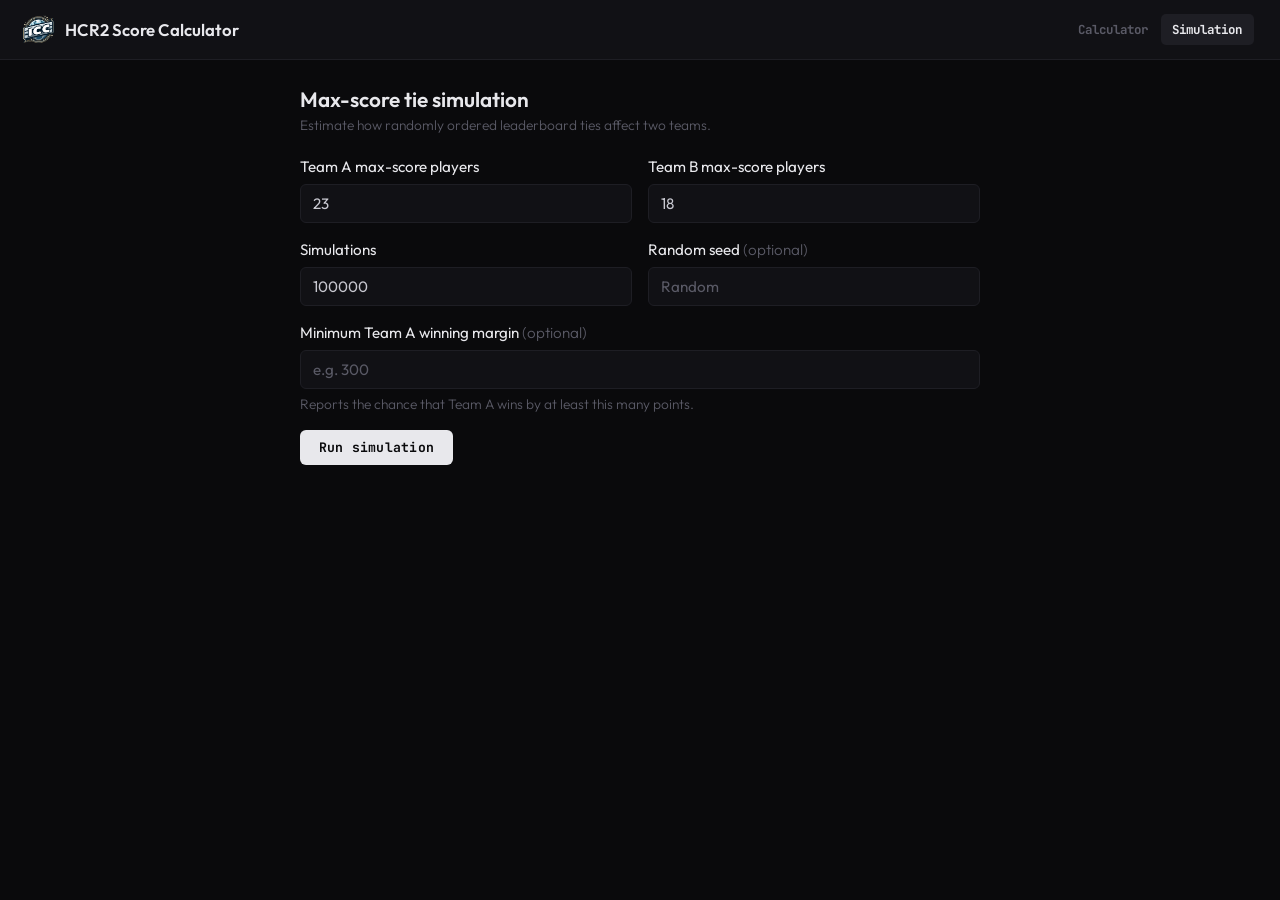
==== simulation.html @ c9ee5a7e "Split the simulation onto its own page with shareable links The calculator and the tie simulation ha" ====
<!DOCTYPE html>
<html lang="en">
<head>
    <meta charset="UTF-8">
    <meta name="viewport" content="width=device-width, initial-scale=1.0">
    <title>Tie simulation – HCR2 Score Calculator</title>
    <link rel="icon" type="image/png" href="icclogo.png">
    <link rel="apple-touch-icon" href="icclogo.png">
    <link rel="preconnect" href="https://fonts.googleapis.com">
    <link rel="preconnect" href="https://fonts.gstatic.com" crossorigin>
    <link href="https://fonts.googleapis.com/css2?family=JetBrains+Mono:wght@400;700&family=Outfit:wght@300;400;600&display=swap" rel="stylesheet">

    <link rel="stylesheet" href="styles.css?v=1">
</head>
<body>
    <div id="errorAlert" role="alert"></div>

    <header class="navbar">
        <a class="navbar-brand" href="index.html">
            <img src="icclogo.png" alt="ICC">
            <span>HCR2 Score Calculator</span>
        </a>
        <nav class="navbar-nav" aria-label="Pages">
            <a href="index.html">Calculator</a>
            <a href="simulation.html" aria-current="page">Simulation</a>
        </nav>
    </header>

    <div class="container">
        <main>
            <div class="page-heading">
                <h1>Max-score tie simulation</h1>
                <p>Estimate how randomly ordered leaderboard ties affect two teams.</p>
            </div>
            <form id="simulationForm">
                <div class="form-row">
                    <div>
                        <label for="simulationTeamA" class="form-label">Team A max-score players</label>
                        <input type="number" class="form-control" id="simulationTeamA" min="0" max="50" value="23">
                    </div>
                    <div>
                        <label for="simulationTeamB" class="form-label">Team B max-score players</label>
                        <input type="number" class="form-control" id="simulationTeamB" min="0" max="50" value="18">
                    </div>
                </div>
                <div class="form-row">
                    <div>
                        <label for="simulationRuns" class="form-label">Simulations</label>
                        <input type="number" class="form-control" id="simulationRuns" min="1" max="1000000" value="100000">
                    </div>
                    <div>
                        <label for="simulationSeed" class="form-label">Random seed <span class="optional">(optional)</span></label>
                        <input type="number" class="form-control" id="simulationSeed" step="1" placeholder="Random">
                    </div>
                </div>
                <div class="form-group">
                    <label for="simulationMargin" class="form-label">Minimum Team A winning margin <span class="optional">(optional)</span></label>
                    <input type="number" class="form-control" id="simulationMargin" min="1" step="1" placeholder="e.g. 300">
                    <span class="form-help">Reports the chance that Team A wins by at least this many points.</span>
                </div>
                <button type="submit" class="btn btn-primary" id="runSimulationButton">Run simulation</button>
            </form>
            <section id="simulationResult" class="results-section hidden" aria-live="polite">
                <div class="results-header">
                    <h3>Monte Carlo result</h3>
                    <button type="button" class="btn btn-ghost" id="copySimulationLinkButton">
                        <svg width="14" height="14" viewBox="0 0 16 16" fill="none" stroke="currentColor" stroke-width="1.6" stroke-linecap="round" stroke-linejoin="round">
                            <path d="M6.5 9.5a2.5 2.5 0 003.5 0l2.5-2.5a2.5 2.5 0 00-3.5-3.5l-.9.9"/>
                            <path d="M9.5 6.5a2.5 2.5 0 00-3.5 0L3.5 9a2.5 2.5 0 003.5 3.5l.9-.9"/>
                        </svg>
                        Copy share link
                    </button>
                </div>
                <div id="simulationResultContent"></div>
            </section>
        </main>
    </div>

    <script src="shared.js?v=1"></script>
    <script src="simulation.js?v=4"></script>
</body>
</html>
---- styles.css ----
*, *::before, *::after {
    margin: 0;
    padding: 0;
    box-sizing: border-box;
}

:root {
    --bg: #0a0a0c;
    --surface: #111115;
    --border: #1e1e24;
    --text: #c8c8d0;
    --text-dim: #5a5a66;
    --accent: #e8e8ec;
    --blue: #60a5fa;
    --blue-hover: #7db8fb;
    --green: #4ade80;
    --red: #f87171;
    --yellow: #fbbf24;
    --team-a: #4f8ef7;
    --team-b: #cf7b1e;
}

html { font-size: 16px; }

body {
    background: var(--bg);
    color: var(--text);
    font-family: 'Outfit', system-ui, sans-serif;
    font-weight: 300;
    line-height: 1.5;
    min-height: 100vh;
}

/* --- Navbar --- */
.navbar {
    display: flex;
    align-items: center;
    justify-content: space-between;
    padding: 0.75rem 1.25rem;
    background: var(--surface);
    border-bottom: 1px solid var(--border);
}

.navbar-brand {
    display: flex;
    align-items: center;
    gap: 0.6rem;
    text-decoration: none;
    color: var(--accent);
    font-weight: 600;
    font-size: 1.05rem;
}

.navbar-brand img {
    height: 35px;
}

.navbar-actions { display: flex; align-items: center; gap: 0.5rem; }

.navbar-nav {
    display: flex;
    gap: 0.15rem;
    margin-left: auto;
    margin-right: 0.4rem;
}

.navbar-nav a {
    padding: 0.45rem 0.7rem;
    border-radius: 5px;
    color: var(--text-dim);
    text-decoration: none;
    font: 700 0.78rem 'JetBrains Mono', monospace;
    transition: background 0.2s, color 0.2s;
}

.navbar-nav a:hover { color: var(--text); background: var(--border); }
.navbar-nav a[aria-current="page"] { color: var(--accent); background: var(--border); }

.btn-icon {
    display: inline-flex;
    align-items: center;
    justify-content: center;
    width: 38px;
    height: 38px;
    background: var(--border);
    border: 1px solid var(--border);
    border-radius: 6px;
    color: var(--text);
    cursor: pointer;
    transition: background 0.2s, color 0.2s;
    font-size: 1.1rem;
}

.btn-icon:hover {
    background: #2a2a32;
    color: var(--accent);
}

/* --- Layout --- */
.container {
    width: 100%;
    max-width: 720px;
    margin: 0 auto;
    padding: 1.5rem 1.25rem;
}

/* --- Forms --- */
.form-row {
    display: grid;
    grid-template-columns: 1fr 1fr;
    gap: 1rem;
    margin-bottom: 1rem;
}

.form-group {
    margin-bottom: 1rem;
}

.form-label {
    display: block;
    margin-bottom: 0.35rem;
    font-size: 0.95rem;
    font-weight: 400;
    color: var(--accent);
}

.form-control,
.form-select {
    width: 100%;
    padding: 0.55rem 0.75rem;
    font-family: inherit;
    font-size: 0.95rem;
    color: var(--text);
    background: var(--surface);
    border: 1px solid var(--border);
    border-radius: 6px;
    outline: none;
    transition: border-color 0.2s, box-shadow 0.2s;
    appearance: none;
    -webkit-appearance: none;
}

.form-select {
    background-image: url("data:image/svg+xml,%3Csvg xmlns='http://www.w3.org/2000/svg' width='12' height='12' viewBox='0 0 12 12'%3E%3Cpath fill='%235a5a66' d='M6 8.5L1 3.5h10z'/%3E%3C/svg%3E");
    background-repeat: no-repeat;
    background-position: right 0.75rem center;
    padding-right: 2rem;
}

.form-control:focus,
.form-select:focus {
    border-color: var(--blue);
    box-shadow: 0 0 0 2px rgba(96, 165, 250, 0.15);
}

.form-control::placeholder {
    color: var(--text-dim);
}

.form-check {
    display: flex;
    align-items: center;
    gap: 0.5rem;
    margin-bottom: 0.75rem;
}

.form-check-input {
    width: 16px;
    height: 16px;
    accent-color: var(--blue);
    cursor: pointer;
}

.form-check-label {
    font-size: 0.92rem;
    color: var(--text);
    cursor: pointer;
}

.settings-row {
    display: grid;
    grid-template-columns: auto 1fr;
    gap: 0.5rem 0.75rem;
    align-items: center;
    margin-bottom: 0.75rem;
}

.settings-row .form-label {
    margin-bottom: 0;
    white-space: nowrap;
}

/* --- Buttons --- */
.btn {
    display: inline-flex;
    align-items: center;
    gap: 0.4rem;
    padding: 0.5rem 1.1rem;
    font-family: 'JetBrains Mono', monospace;
    font-size: 0.82rem;
    font-weight: 400;
    letter-spacing: 0.02em;
    border: 1px solid transparent;
    border-radius: 6px;
    cursor: pointer;
    transition: background 0.2s, border-color 0.2s, color 0.2s;
}

.btn-primary {
    background: var(--accent);
    color: var(--bg);
    font-weight: 700;
}

.btn-primary:hover {
    background: #fff;
}

.btn-secondary {
    background: transparent;
    border-color: var(--border);
    color: var(--text-dim);
}

.btn-secondary:hover {
    border-color: #2a2a32;
    color: var(--text);
}

.btn-ghost {
    background: transparent;
    border-color: var(--border);
    color: var(--text-dim);
    font-size: 0.78rem;
}

.btn-ghost:hover {
    border-color: #2a2a32;
    color: var(--text);
    background: var(--surface);
}

/* --- Alert --- */
#errorAlert {
    position: fixed;
    top: 0;
    left: 50%;
    transform: translateX(-50%) translateY(-100%);
    width: 80%;
    max-width: 500px;
    padding: 0.75rem 1rem;
    border-radius: 0 0 8px 8px;
    font-size: 0.9rem;
    text-align: center;
    z-index: 1050;
    opacity: 0;
    transition: transform 0.4s ease, opacity 0.4s ease;
}

#errorAlert.show {
    transform: translateX(-50%) translateY(0);
    opacity: 1;
}

#errorAlert.alert-danger {
    background: #1a0a0a;
    border: 1px solid #4a1a1a;
    border-top: none;
    color: var(--red);
}

#errorAlert.alert-success {
    background: #0a1a0a;
    border: 1px solid #1a4a1a;
    border-top: none;
    color: var(--green);
}

/* --- Results --- */
.results-section {
    margin-top: 1.5rem;
}

.results-section h3 {
    font-family: 'JetBrains Mono', monospace;
    font-size: 0.9rem;
    font-weight: 700;
    color: var(--accent);
    margin-bottom: 0.75rem;
    letter-spacing: 0.02em;
}

.results-header {
    display: flex;
    align-items: center;
    justify-content: space-between;
    gap: 1rem;
    margin-bottom: 0.75rem;
}

.results-header h3 { margin-bottom: 0; }

.result-item {
    display: flex;
    align-items: center;
    padding: 0.7rem 0.9rem;
    background: var(--surface);
    border: 1px solid var(--border);
    border-radius: 6px;
    margin-bottom: 0.4rem;
}

.result-item .result-name {
    flex: 1;
    font-weight: 600;
    color: var(--accent);
}

.result-item .result-score {
    min-width: 70px;
    text-align: right;
    font-family: 'JetBrains Mono', monospace;
    font-weight: 700;
    color: var(--accent);
}

.result-item .result-players {
    min-width: 90px;
    text-align: right;
    font-size: 0.82rem;
    color: var(--text-dim);
}

.points-diff {
    margin-top: 0.5rem;
    padding: 0.5rem;
    text-align: center;
    font-size: 0.9rem;
    color: var(--text-dim);
}

.points-diff strong {
    color: var(--accent);
}

.page-heading { margin-bottom: 1.25rem; }
.page-heading h1 { color: var(--accent); font-size: 1.3rem; font-weight: 600; }
.page-heading p, .form-help { color: var(--text-dim); font-size: 0.86rem; }
.form-help { display: block; margin-top: 0.3rem; }
.optional { color: var(--text-dim); font-weight: 300; }

/* --- Simulation result --- */
.sim-panel {
    padding: 1rem;
    margin-bottom: 0.5rem;
    background: var(--surface);
    border: 1px solid var(--border);
    border-radius: 6px;
}

.sim-panel h4 {
    font-size: 0.82rem;
    font-weight: 600;
    color: var(--text);
    margin-bottom: 0.9rem;
}

.verdict-label { color: var(--text-dim); font-size: 0.82rem; }

.verdict-value {
    font: 700 2.6rem/1.05 'JetBrains Mono', monospace;
    color: var(--accent);
    letter-spacing: -0.03em;
    margin: 0.1rem 0 0.35rem;
}

.verdict-reading { color: var(--text); font-size: 0.88rem; margin-bottom: 0.9rem; }

.split-bar { display: flex; gap: 2px; height: 12px; }
.split-seg { border-radius: 3px; min-width: 2px; }
.split-seg.team-a { background: var(--team-a); }
.split-seg.team-b { background: var(--team-b); }
.split-seg.tie { background: var(--text-dim); }

.split-legend {
    display: flex;
    flex-wrap: wrap;
    gap: 0.4rem 1rem;
    margin-top: 0.55rem;
    color: var(--text-dim);
    font-size: 0.8rem;
}

.split-legend span { display: inline-flex; align-items: center; gap: 0.4rem; }
.split-legend b { color: var(--text); font: 400 0.8rem 'JetBrains Mono', monospace; }

.swatch { width: 9px; height: 9px; border-radius: 2px; flex: none; }
.swatch.team-a { background: var(--team-a); }
.swatch.team-b { background: var(--team-b); }
.swatch.tie { background: var(--text-dim); }

.figure-row {
    display: grid;
    grid-template-columns: repeat(2, 1fr);
    gap: 0.75rem;
    margin-bottom: 1rem;
}

.figure-label { color: var(--text-dim); font-size: 0.76rem; }
.figure-value { font: 700 1.05rem 'JetBrains Mono', monospace; color: var(--accent); }

.gap-chart { position: relative; padding-top: 3.2rem; }

.gap-hint {
    position: absolute;
    top: 1.05rem;
    left: 0;
    right: 0;
    text-align: center;
    color: var(--text-dim);
    font-size: 0.74rem;
}

.gap-tip {
    position: absolute;
    top: 0;
    transform: translateX(-50%);
    z-index: 2;
    pointer-events: none;
    padding: 0.4rem 0.6rem;
    background: #17171d;
    border: 1px solid #2a2a32;
    border-radius: 6px;
    box-shadow: 0 6px 18px rgba(0, 0, 0, 0.5);
    white-space: nowrap;
}

.gap-tip-label {
    display: flex;
    align-items: center;
    gap: 0.4rem;
    color: var(--text-dim);
    font-size: 0.74rem;
}

.gap-tip-value b { font: 700 0.95rem 'JetBrains Mono', monospace; color: var(--accent); }
.gap-tip-value span { margin-left: 0.45rem; font-size: 0.72rem; color: var(--text-dim); }

.gap-bars {
    position: relative;
    display: flex;
    align-items: flex-end;
    gap: 2px;
    height: 68px;
    cursor: crosshair;
}

.gap-bars:focus-visible { outline: 1px solid var(--text-dim); outline-offset: 4px; }

.gap-bars::before {
    content: '';
    position: absolute;
    left: 50%;
    top: 0;
    bottom: 0;
    border-left: 1px dashed #2a2a32;
}

.gap-bar { flex: 1; border-radius: 2px 2px 0 0; transition: opacity 0.12s ease; }
.gap-bars.is-reading .gap-bar { opacity: 0.3; }
.gap-bars.is-reading .gap-bar.is-active { opacity: 1; }
.gap-bar.team-a { background: var(--team-a); }
.gap-bar.team-b { background: var(--team-b); }
.gap-bar.tie { background: var(--text-dim); }

.gap-axis {
    display: flex;
    justify-content: space-between;
    margin-top: 0.35rem;
    color: var(--text-dim);
    font: 400 0.72rem 'JetBrains Mono', monospace;
}

.threshold {
    display: flex;
    align-items: baseline;
    justify-content: space-between;
    gap: 1rem;
}

.threshold .figure-label { font-size: 0.82rem; }
.threshold .figure-value { font-size: 1.15rem; }

.detail-grid {
    display: grid;
    grid-template-columns: repeat(auto-fit, minmax(140px, 1fr));
    gap: 0.6rem 1rem;
}

.detail-label { color: var(--text-dim); font-size: 0.74rem; }
.detail-value { color: var(--text); font: 400 0.82rem 'JetBrains Mono', monospace; }

.simulation-note { color: var(--text-dim); font-size: 0.78rem; margin-top: 0.75rem; }
.btn:disabled { cursor: wait; opacity: 0.55; }

/* --- Hidden utility --- */
.hidden {
    display: none !important;
}

/* --- Modal --- */
.modal-overlay {
    display: none;
    position: fixed;
    inset: 0;
    background: rgba(0, 0, 0, 0.6);
    z-index: 1000;
    align-items: center;
    justify-content: center;
    padding: 1rem;
}

.modal-overlay.open {
    display: flex;
}

.modal-content {
    width: 100%;
    max-width: 460px;
    background: var(--surface);
    border: 1px solid var(--border);
    border-radius: 10px;
    overflow: hidden;
    animation: modalIn 0.2s ease;
}

@keyframes modalIn {
    from { opacity: 0; transform: scale(0.96) translateY(8px); }
    to { opacity: 1; transform: scale(1) translateY(0); }
}

.modal-header {
    display: flex;
    align-items: center;
    justify-content: space-between;
    padding: 1rem 1.25rem;
    border-bottom: 1px solid var(--border);
}

.modal-header h5 {
    font-size: 1rem;
    font-weight: 600;
    color: var(--accent);
}

.modal-close {
    background: none;
    border: none;
    color: var(--text-dim);
    font-size: 1.4rem;
    cursor: pointer;
    line-height: 1;
    padding: 0;
    transition: color 0.2s;
}

.modal-close:hover {
    color: var(--accent);
}

.modal-body {
    padding: 1.25rem;
}

.modal-footer {
    display: flex;
    justify-content: flex-end;
    gap: 0.5rem;
    padding: 0.75rem 1.25rem;
    border-top: 1px solid var(--border);
}

@media (prefers-reduced-motion: reduce) {
    .gap-bar { transition: none; }
}

/* --- Responsive --- */
@media (max-width: 480px) {
    .form-row {
        grid-template-columns: 1fr;
    }
    .container {
        padding: 1rem;
    }
    .settings-row {
        grid-template-columns: 1fr;
    }
    .figure-row { grid-template-columns: 1fr; gap: 0.5rem; }
    .navbar-brand span { display: none; }
    .navbar { padding: 0.75rem 0.75rem; }
    .navbar-nav a { padding: 0.45rem 0.5rem; font-size: 0.72rem; }
    .results-header { flex-wrap: wrap; gap: 0.5rem; }
}
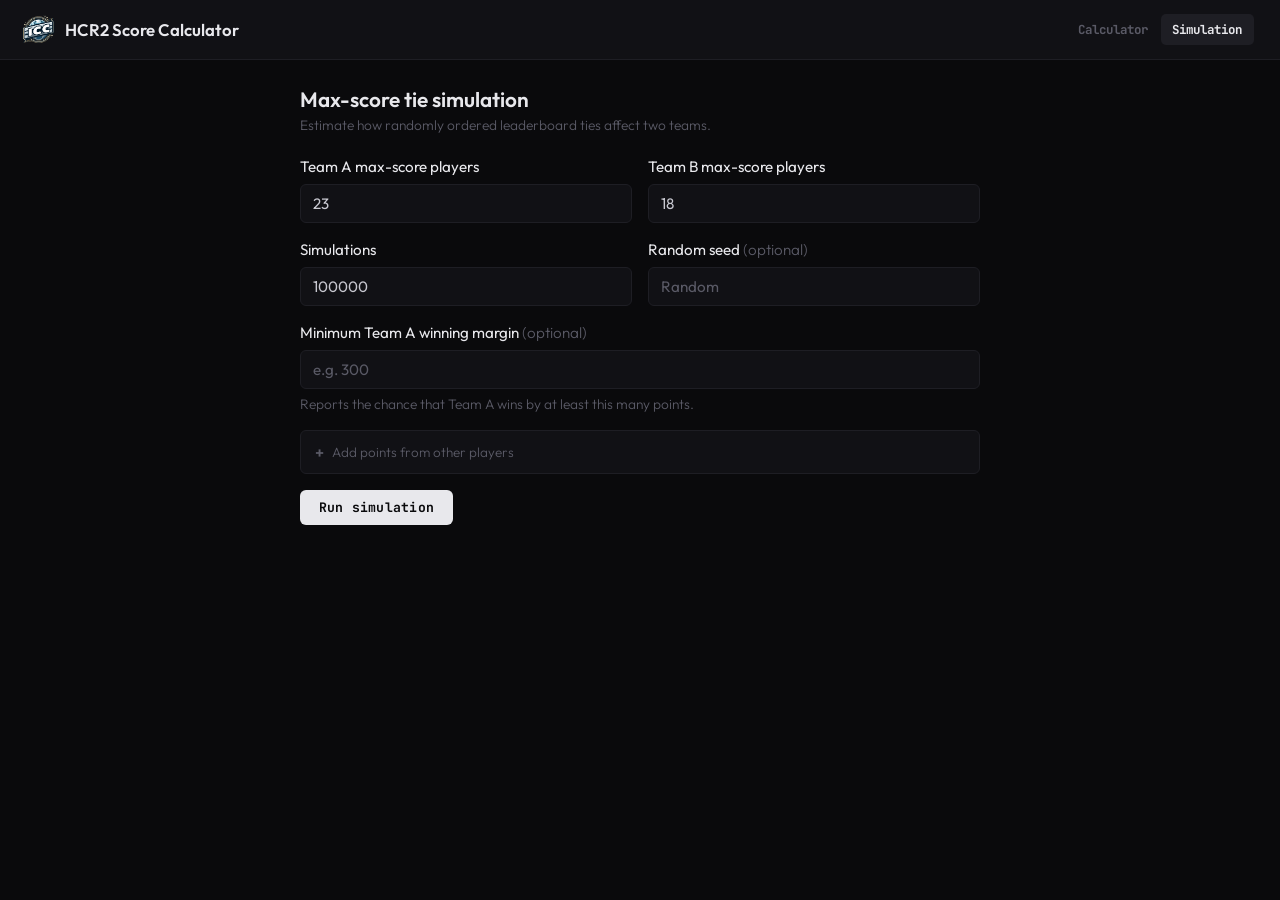
==== commit a2ae11da: "Show the average points split and optional banked points Two additions to the simulation result.  Th" ====
--- a/simulation.html
+++ b/simulation.html
@@ -10,7 +10,7 @@
     <link rel="preconnect" href="https://fonts.gstatic.com" crossorigin>
     <link href="https://fonts.googleapis.com/css2?family=JetBrains+Mono:wght@400;700&family=Outfit:wght@300;400;600&display=swap" rel="stylesheet">
 
-    <link rel="stylesheet" href="styles.css?v=1">
+    <link rel="stylesheet" href="styles.css?v=2">
 </head>
 <body>
     <div id="errorAlert" role="alert"></div>
@@ -58,6 +58,22 @@
                     <input type="number" class="form-control" id="simulationMargin" min="1" step="1" placeholder="e.g. 300">
                     <span class="form-help">Reports the chance that Team A wins by at least this many points.</span>
                 </div>
+                <details class="extra-options" id="bankedPointsSection">
+                    <summary>Add points from other players</summary>
+                    <div class="extra-options-body">
+                        <p class="form-help">What each team already has from players outside the tie. The result then shows the expected match score, not just the tie.</p>
+                        <div class="form-row">
+                            <div>
+                                <label for="simulationBankedA" class="form-label">Team A</label>
+                                <input type="number" class="form-control" id="simulationBankedA" min="0" step="1" placeholder="0">
+                            </div>
+                            <div>
+                                <label for="simulationBankedB" class="form-label">Team B</label>
+                                <input type="number" class="form-control" id="simulationBankedB" min="0" step="1" placeholder="0">
+                            </div>
+                        </div>
+                    </div>
+                </details>
                 <button type="submit" class="btn btn-primary" id="runSimulationButton">Run simulation</button>
             </form>
             <section id="simulationResult" class="results-section hidden" aria-live="polite">
@@ -77,6 +93,6 @@
     </div>
 
     <script src="shared.js?v=1"></script>
-    <script src="simulation.js?v=4"></script>
+    <script src="simulation.js?v=5"></script>
 </body>
 </html>
--- a/styles.css
+++ b/styles.css
@@ -349,6 +349,40 @@
 .form-help { display: block; margin-top: 0.3rem; }
 .optional { color: var(--text-dim); font-weight: 300; }
 
+/* --- Optional inputs, collapsed until wanted --- */
+.extra-options {
+    margin-bottom: 1rem;
+    background: var(--surface);
+    border: 1px solid var(--border);
+    border-radius: 6px;
+}
+
+.extra-options > summary {
+    display: flex;
+    align-items: center;
+    gap: 0.5rem;
+    padding: 0.65rem 0.9rem;
+    color: var(--text-dim);
+    font-size: 0.84rem;
+    cursor: pointer;
+    list-style: none;
+}
+
+.extra-options > summary::-webkit-details-marker { display: none; }
+
+.extra-options > summary::before {
+    content: '+';
+    font: 700 0.95rem 'JetBrains Mono', monospace;
+}
+
+.extra-options[open] > summary::before { content: '2'; }
+.extra-options > summary:hover { color: var(--text); }
+.extra-options > summary:focus-visible { outline: 1px solid var(--text-dim); outline-offset: -3px; }
+.extra-options[open] > summary { color: var(--text); border-bottom: 1px solid var(--border); }
+
+.extra-options-body { padding: 0.85rem 0.9rem 0.1rem; }
+.extra-options-body .form-help { margin: 0 0 0.75rem; }
+
 /* --- Simulation result --- */
 .sim-panel {
     padding: 1rem;
@@ -398,6 +432,31 @@
 .swatch.team-a { background: var(--team-a); }
 .swatch.team-b { background: var(--team-b); }
 .swatch.tie { background: var(--text-dim); }
+
+.split-breakdown {
+    display: grid;
+    gap: 0.45rem;
+    margin-top: 0.7rem;
+}
+
+.split-breakdown > div {
+    display: flex;
+    align-items: baseline;
+    flex-wrap: wrap;
+    gap: 0.25rem 0.6rem;
+}
+
+.split-breakdown .name {
+    display: flex;
+    align-items: center;
+    gap: 0.4rem;
+    min-width: 4.5rem;
+    color: var(--text);
+    font-size: 0.84rem;
+}
+
+.split-breakdown .value { font: 700 1rem 'JetBrains Mono', monospace; color: var(--accent); }
+.split-breakdown .detail { color: var(--text-dim); font-size: 0.76rem; }
 
 .figure-row {
     display: grid;
